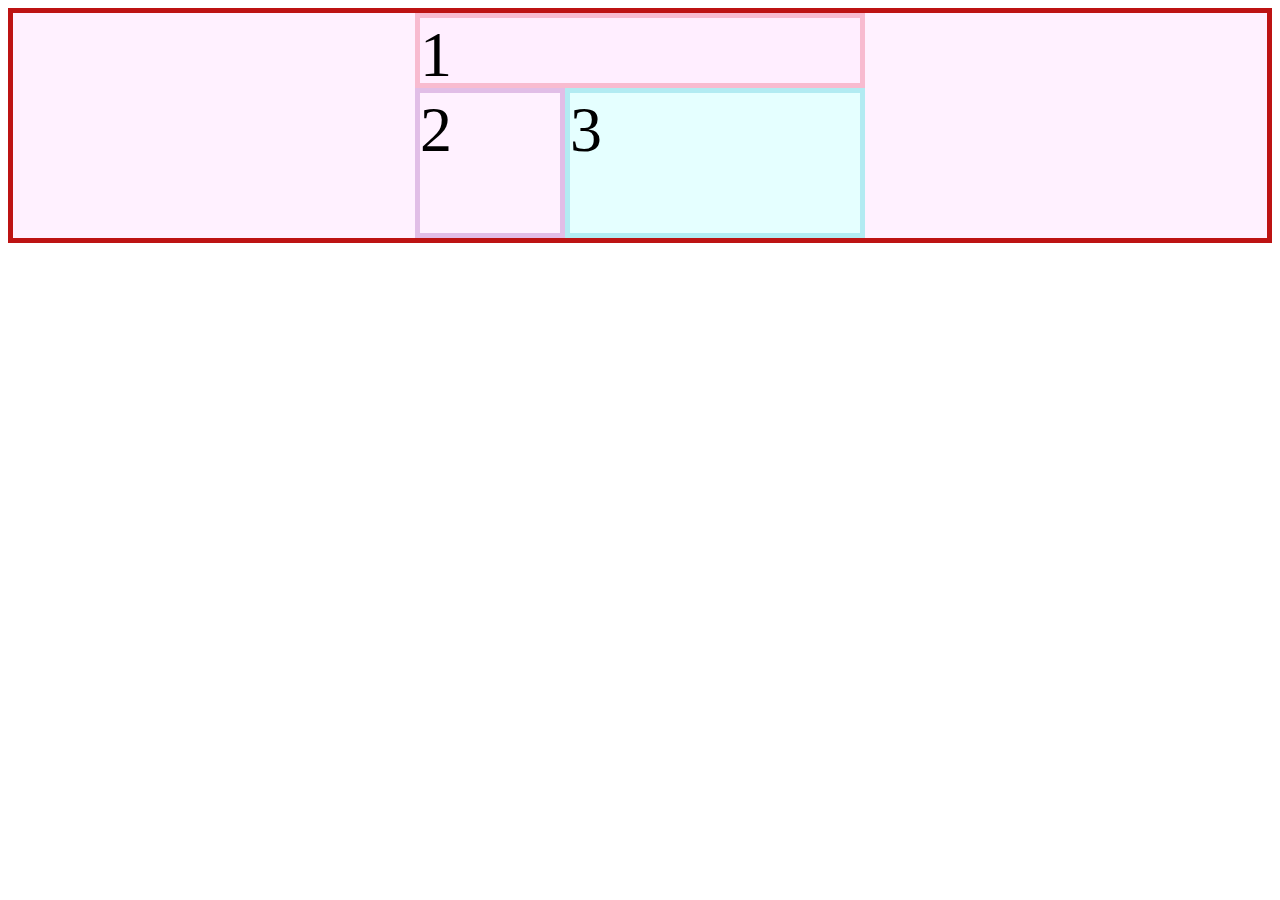
==== index.html @ 9ae5e656 "Add files via upload" ====
<!DOCTYPE html>
<html lang="en">
<head>
    <meta charset="UTF-8">
    <meta http-equiv="X-UA-Compatible" content="IE=edge">
    <meta name="viewport" content="width=device-width, initial-scale=1.0">
    <title>CSS Grid</title>
    <link rel="stylesheet" href="./style.css">
</head>
<body>
    <div class="contenedor">
        <div class="item item-1">1</div>
        <div class="item item-2">2</div>
        <div class="item item-3">3</div>
        <!-- <div class="item">4</div>
        <div class="item">5</div>
        <div class="item">6</div>
        <div class="item">7</div>
        <div class="item">8</div>
        <div class="item">9</div> -->
    </div>
</body>
</html>
---- style.css ----
.contenedor {
    border: 5px solid rgb(189, 19, 19);
    background-color: #fff1ff;
    display: grid;
    grid-template-columns: 150px 150px 150px;
    grid-template-rows: 75px 75px 75px;
    /* grid-auto-columns: 100px; */
    /* grid-auto-rows: 150px; */
    /* grid-auto-flow: column; */
    /* gap: 15px; */
    /* height: 600px; */
    place-content: center;
    grid-template-areas: 
        "header header header"
        "side main main"
        "side main main";
}
.item {
    /* border: 5px solid #00bcd4; */
    font-size: 4rem;
}
.item-1{
    border: 5px solid #f8bbd0;
    background-color: #ffeeff;
    /* grid-column-start: 1;
    grid-column-end: 4; */
    grid-area: header;
}
.item-2{
    border: 5px solid #e1bee7;
    background-color: #fff1ff;
    /* grid-column-start: 1;
    grid-column-end: 2;
    grid-row-start: 2;
    grid-row-end: 4; */
    grid-area: side;
}
.item-3{
    border: 5px solid #b2ebf2;
    background-color: #e5ffff;
    /* grid-area: 2 / 2 / 4 / 4; */
    grid-area: main;
}
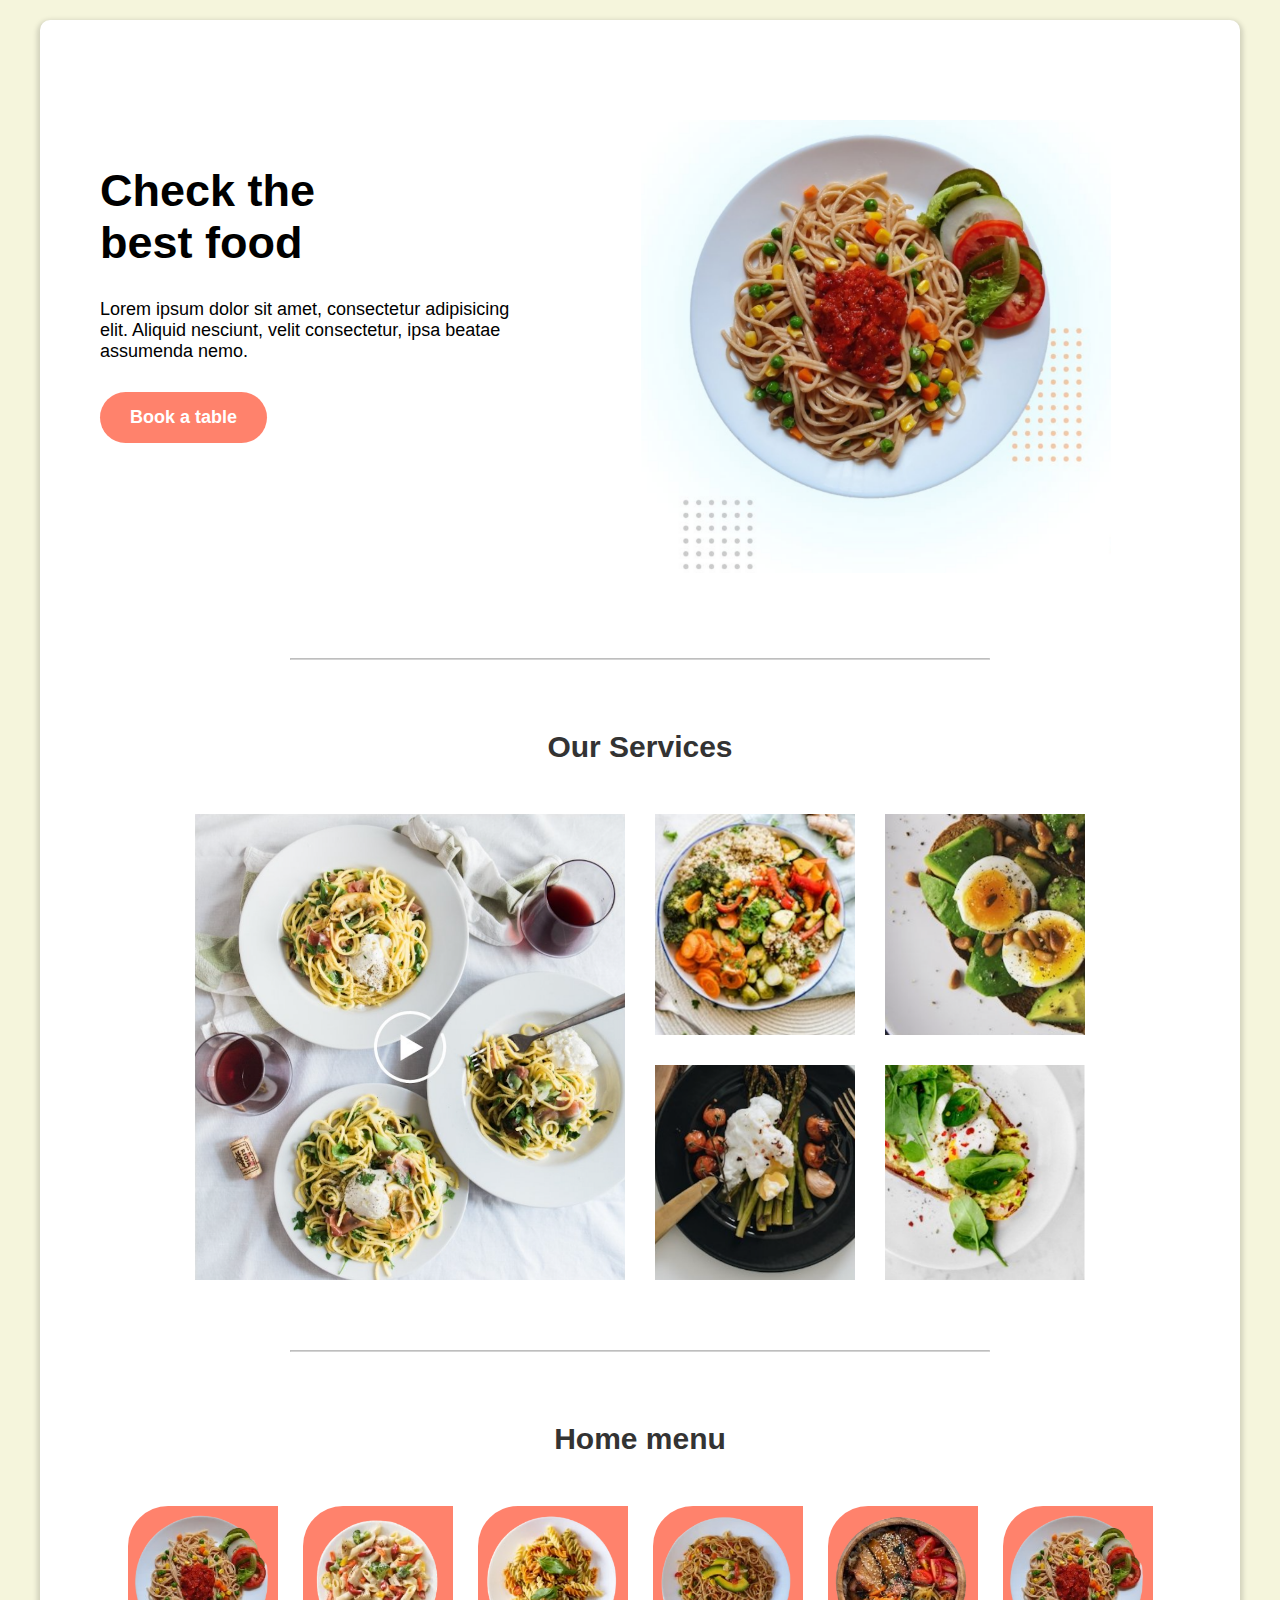
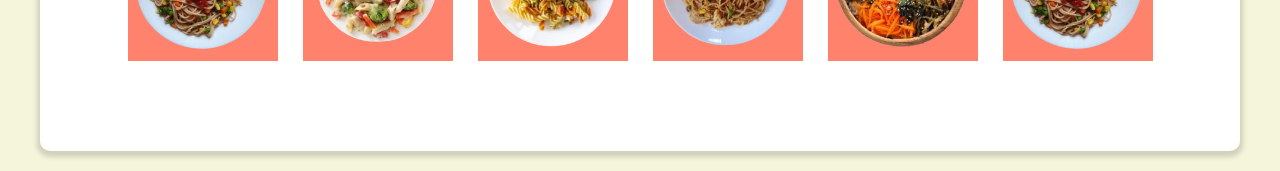
==== commit 8c0d6aae: "Files in root" ====
--- a/index.html
+++ b/index.html
@@ -1,23 +1,45 @@
-<!DOCTYPE html>
-<html lang="en">
-<head>
-    <meta charset="UTF-8">
-    <meta http-equiv="X-UA-Compatible" content="IE=edge">
-    <meta name="viewport" content="width=device-width, initial-scale=1.0">
-    <title>CSS Grid</title>
-    <link rel="stylesheet" href="./style.css">
-</head>
-<body>
-    <div class="contenedor">
-        <div class="item item-1">1</div>
-        <div class="item item-2">2</div>
-        <div class="item item-3">3</div>
-        <!-- <div class="item">4</div>
-        <div class="item">5</div>
-        <div class="item">6</div>
-        <div class="item">7</div>
-        <div class="item">8</div>
-        <div class="item">9</div> -->
-    </div>
-</body>
+<!DOCTYPE html>
+<html lang="en">
+<head>
+    <meta charset="UTF-8">
+    <meta http-equiv="X-UA-Compatible" content="IE=edge">
+    <meta name="viewport" content="width=device-width, initial-scale=1.0">
+    <title>CSS Grid</title>
+    <link rel="stylesheet" href="style.css">
+</head>
+<body>
+    <main>
+        <section class="hero">
+            <div class="hero-info">
+                <h1>Check the <br>best food</h1>
+                <p>Lorem ipsum dolor sit amet, consectetur adipisicing elit. Aliquid nesciunt, velit consectetur, ipsa beatae assumenda nemo.</p>
+                <button>Book a table</button>
+            </div>
+            <img class="hero-img" src="./images/hero.png" alt="Pasta with vegetables">
+        </section>
+        <hr>
+        <section class="dishes">
+            <h2 class="title">Our Services</h2>
+            <div class="dishes-grid">
+                <img class="dishes-item dishes-item__big" src="./images/video.png" alt="Video of pasta">
+                <img class="dishes-item" src="./images/dish1.png" alt="Bowl of vegetables">
+                <img class="dishes-item" src="./images/dish2.png" alt="Bowl of vegetables">
+                <img class="dishes-item" src="./images/dish3.png" alt="Bowl of vegetables">
+                <img class="dishes-item" src="./images/dish4.png" alt="Bowl of vegetables">
+            </div>
+        </section>
+        <hr>
+        <section class="menu">
+            <h2 class="title">Home menu</h2>
+            <div class="menu-grid">
+                <div class="menu-grid__item"><img src="./images/plate1.png" alt="Dishe of Pasta"></div>
+                <div class="menu-grid__item"><img src="./images/plate2.png" alt="Dishe of Pasta"></div>
+                <div class="menu-grid__item"><img src="./images/plate3.png" alt="Dishe of Pasta"></div>
+                <div class="menu-grid__item"><img src="./images/plate4.png" alt="Dishe of Pasta"></div>
+                <div class="menu-grid__item"><img src="./images/plate5.png" alt="Dishe of Pasta"></div>
+                <div class="menu-grid__item"><img src="./images/plate1.png" alt="Dishe of Pasta"></div>
+            </div>
+        </section>
+    </main>
+</body>
 </html>--- a/style.css
+++ b/style.css
@@ -1,43 +1,151 @@
-.contenedor {
-    border: 5px solid rgb(189, 19, 19);
-    background-color: #fff1ff;
-    display: grid;
-    grid-template-columns: 150px 150px 150px;
-    grid-template-rows: 75px 75px 75px;
-    /* grid-auto-columns: 100px; */
-    /* grid-auto-rows: 150px; */
-    /* grid-auto-flow: column; */
-    /* gap: 15px; */
-    /* height: 600px; */
-    place-content: center;
-    grid-template-areas: 
-        "header header header"
-        "side main main"
-        "side main main";
-}
-.item {
-    /* border: 5px solid #00bcd4; */
-    font-size: 4rem;
-}
-.item-1{
-    border: 5px solid #f8bbd0;
-    background-color: #ffeeff;
-    /* grid-column-start: 1;
-    grid-column-end: 4; */
-    grid-area: header;
-}
-.item-2{
-    border: 5px solid #e1bee7;
-    background-color: #fff1ff;
-    /* grid-column-start: 1;
-    grid-column-end: 2;
-    grid-row-start: 2;
-    grid-row-end: 4; */
-    grid-area: side;
-}
-.item-3{
-    border: 5px solid #b2ebf2;
-    background-color: #e5ffff;
-    /* grid-area: 2 / 2 / 4 / 4; */
-    grid-area: main;
+* {
+    font-family: 'Roboto', sans-serif;
+    margin: 0;
+    padding: 0;
+    box-sizing: border-box;
+}
+html { font-size: 62.5%; }
+body { background-color:beige }
+main {
+    max-width: 1200px;
+    margin: 0 auto;
+    border-radius: 10px;
+    font-size: 1.8rem;
+    box-shadow: 0px 3px 5px 3px rgb(0 0 0 / 15%);
+    background-color: #fff;
+}
+
+/* ------------------------------------ */
+/* ---------- GENERAL STYLES ---------- */
+h1 {
+    font-size: 3.5rem;
+    margin-bottom: 30px;
+    font-weight: 800;
+}
+.title {
+    margin-bottom: 50px;
+    text-align: center;
+    font-size: 3rem;
+    font-weight: bold;
+    color: #333;
+}
+section {
+    padding: 50px 0;
+    margin: 20px 10px;
+}
+hr {
+    text-align: center;
+    margin: 0 100px;
+    border-color: rgba(0,0,0,.25);
+}
+
+/* ------------------------------------ */
+/* ------------------------------------ */
+.hero {
+    display: grid;
+    grid-template-rows: 1fr 1fr;
+    grid-auto-columns: 326px;
+    justify-content: center;
+}
+.hero-info {
+    align-self: center;
+    text-align: center;
+    padding: 10px 20px;
+    margin-bottom: 50px;
+}
+
+.hero-info p { margin-bottom: 30px; }
+.hero-info button {
+    padding: 15px 30px;
+    border-radius: 30px;
+    font-size: 1.8rem;
+    font-weight: bold;
+    border: none;
+    cursor: pointer;
+    background-color: rgba(255, 99, 71, .8);
+    color: #FFF;
+}
+.hero-img {
+    justify-self: center;
+    width: 326px;
+    max-width: 550px;
+    height: 100%;
+    object-fit: contain;
+    padding: 15px;
+}
+
+/* --------------------------------------- */
+/* --------------------------------------- */
+.dishes-grid {
+    padding: 0 15px;
+    display: grid;
+    justify-content: center;
+    grid-auto-flow: column;
+    grid-template-rows: repeat(4, minmax(100px, 130px));
+    grid-auto-columns: minmax(100px, 150px);
+    gap: 12px;
+}
+.dishes-item {
+    width: 100%;
+    height: 100%;
+    object-fit: cover;
+}
+.dishes-item__big { grid-area: 1 / 1 / 3 / 3; }
+
+/* --------------------------------------- */
+/* --------------------------------------- */
+.menu-grid {
+    padding: 0 20px;
+    margin-bottom: 40px;
+    display: grid;
+    grid-template-columns: repeat(2, minmax(100px, 150px));
+    justify-content: center;
+    gap: 25px;
+}
+.menu-grid__item {
+    background-color: rgba(255, 99, 71, .8);
+    border-top-left-radius: 40px;
+}
+.menu-grid__item img {
+    width: 100%;
+    height: 100%;
+    object-fit: contain;
+}
+
+@media (min-width: 768px) {
+    .hero {
+        grid-auto-flow: row;
+        grid-template-columns: 2fr 3fr;
+        grid-template-rows: 1fr;
+        /* margin-bottom: 100px; */
+    }
+    .hero-img { width: 500px;padding-top: 50px; }
+    .hero-info {
+        padding: 20px 0 20px 50px;
+        text-align: start;
+    }
+    h1 { font-size: 4.5rem; }
+    /* ------------------ */
+    .dishes-grid {
+        padding: 0 20px;
+        grid-auto-flow: row;
+        grid-template-columns: repeat(auto-fill, minmax(150px, 180px));
+        grid-template-rows: 1fr;
+        justify-content: center;
+        gap: 30px;
+    }
+    /* ------------------ */
+    .menu-grid {
+        grid-template-columns: repeat(3, minmax(100px, 150px));
+        justify-content: center;
+    }
+}
+@media (min-width: 1024px) {
+    hr { margin: 0 250px; }
+    .dishes-grid {
+        grid-template-columns: repeat(4, minmax(150px, 200px));
+    }
+    .menu-grid {
+        grid-template-columns: repeat(auto-fill, minmax(100px, 150px));
+    }
 }